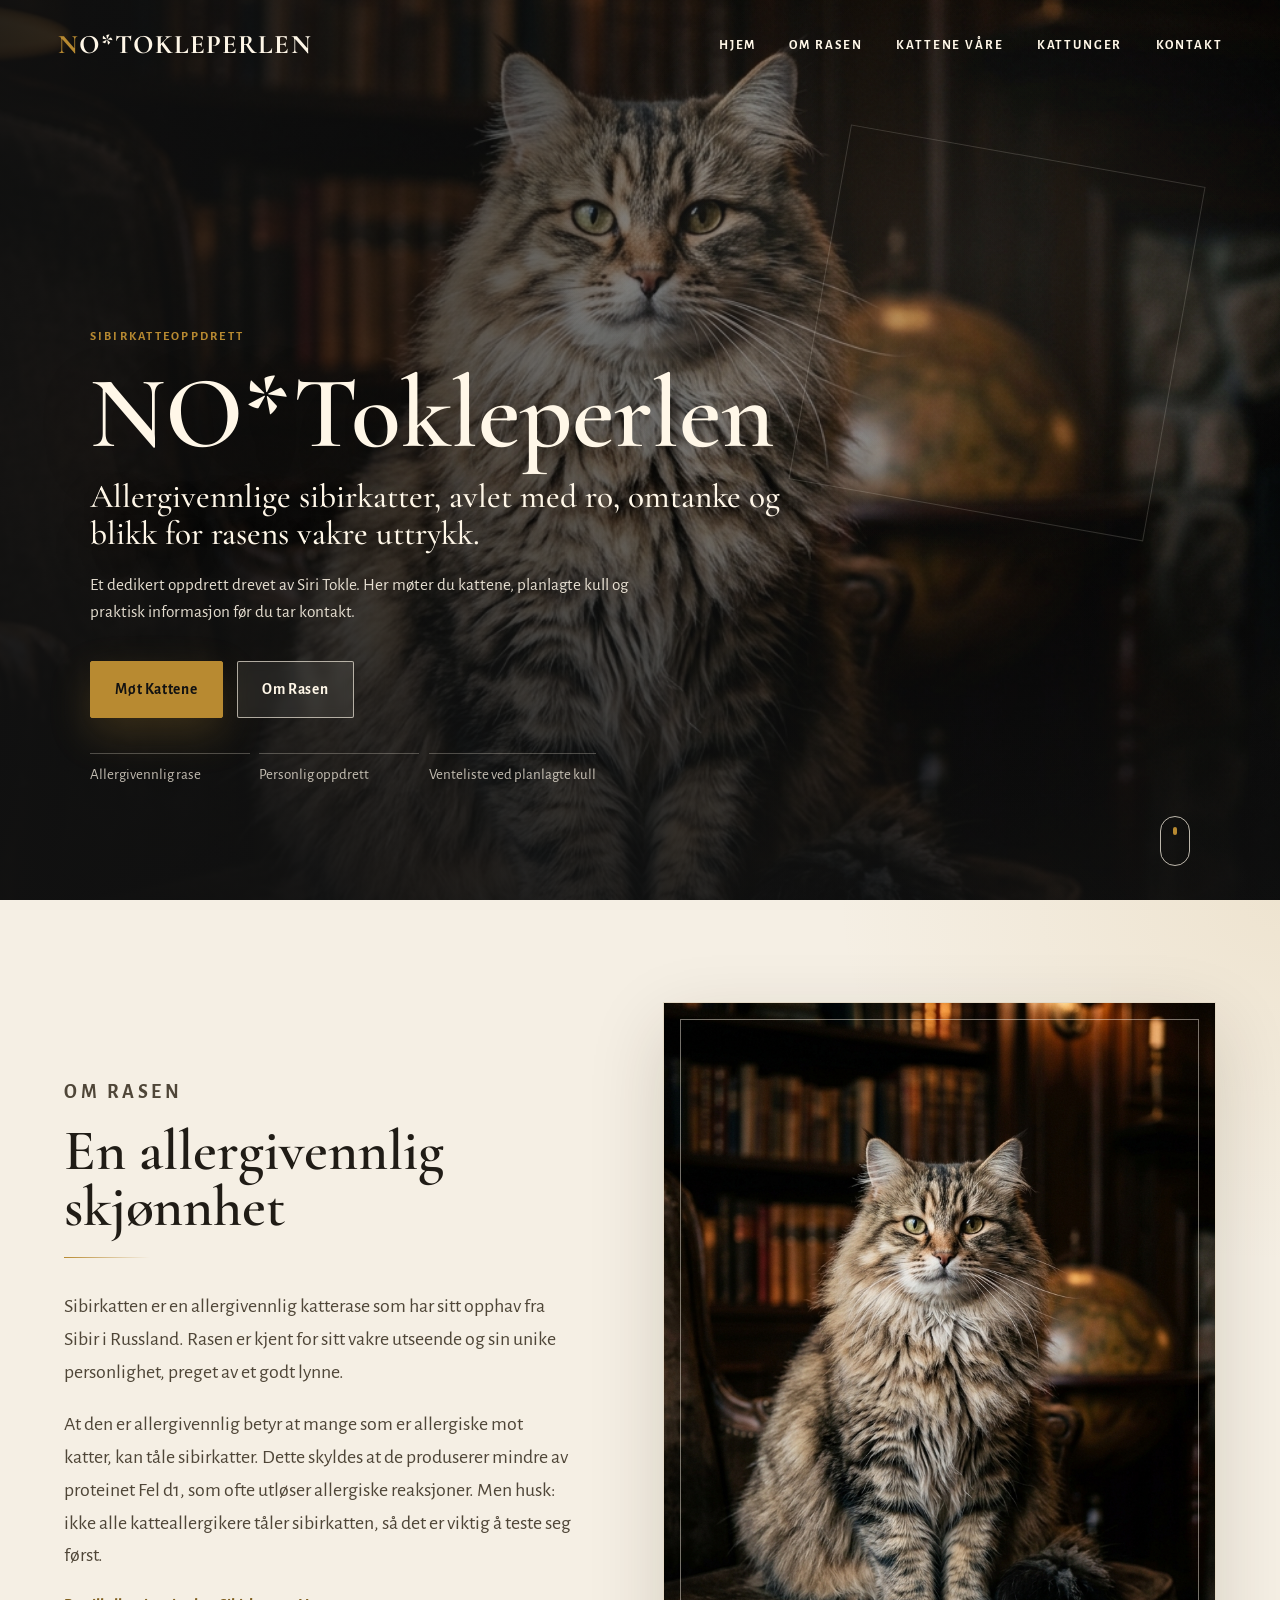
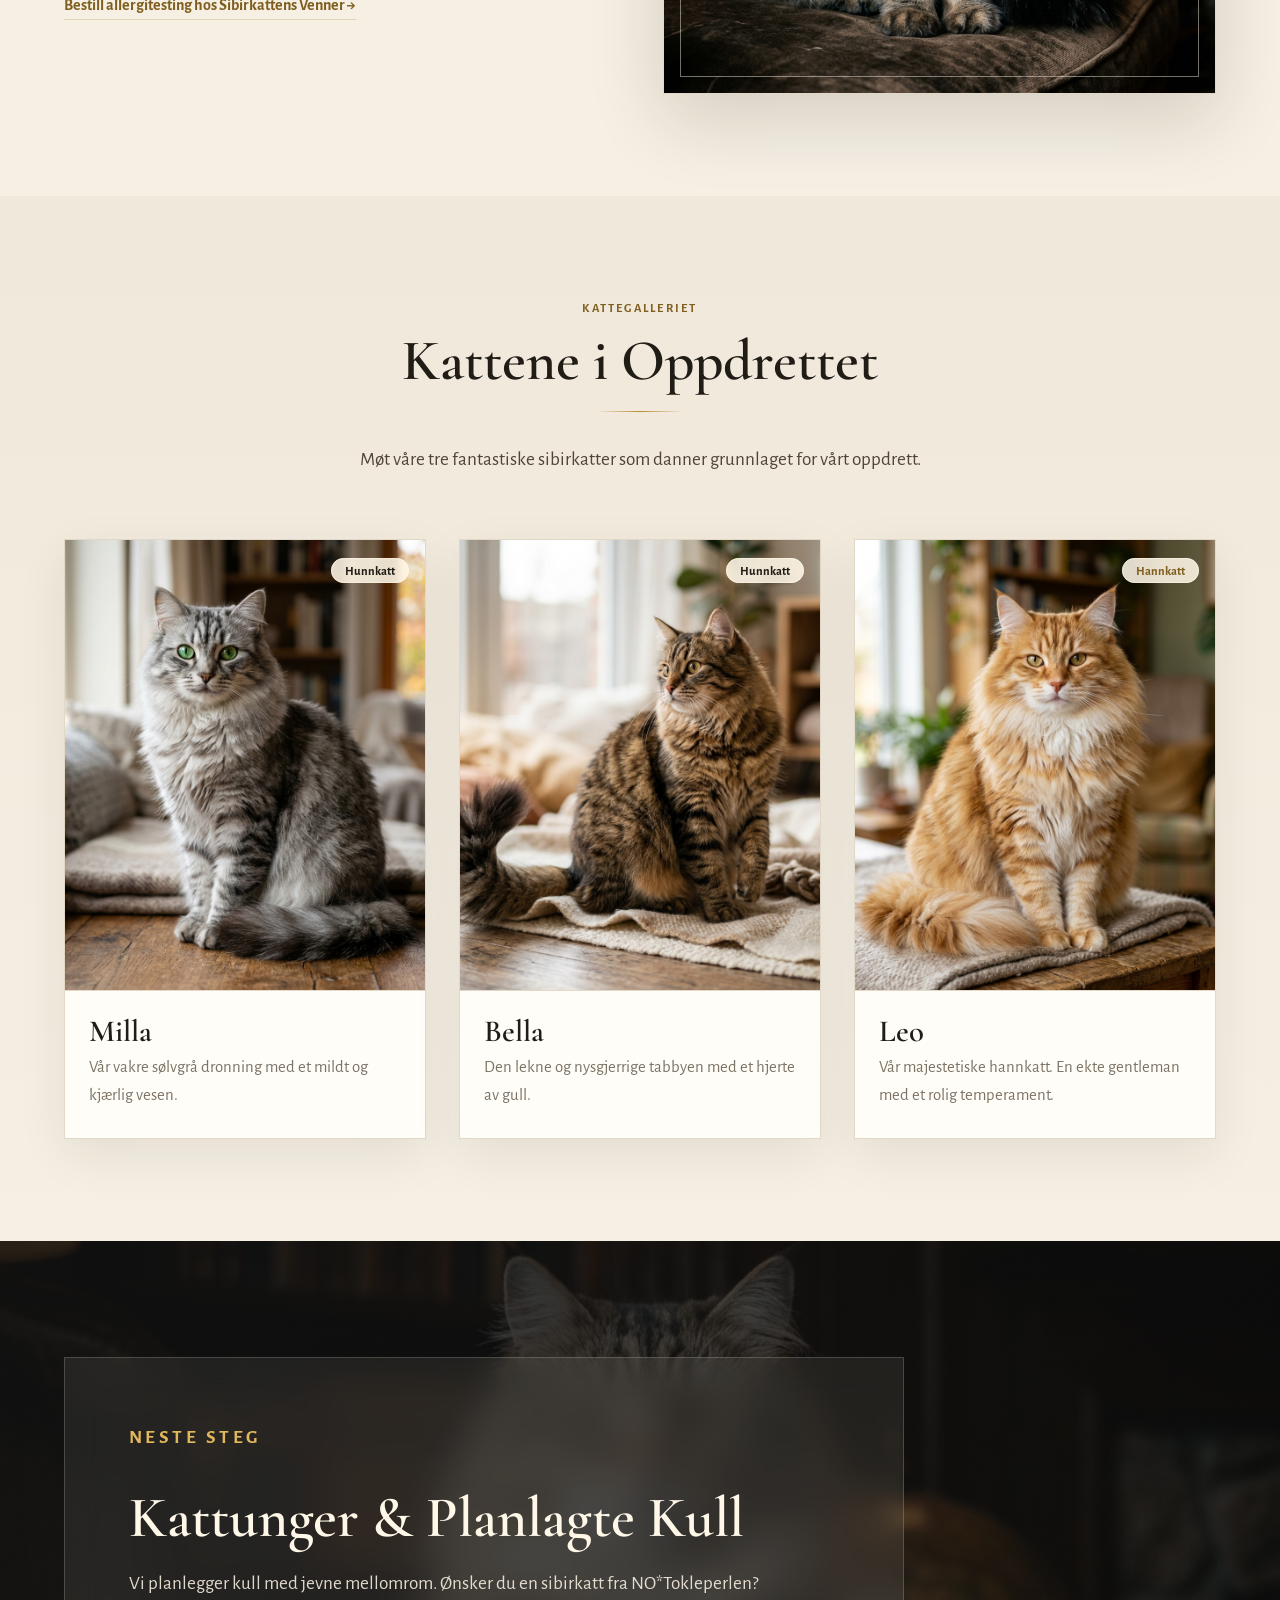
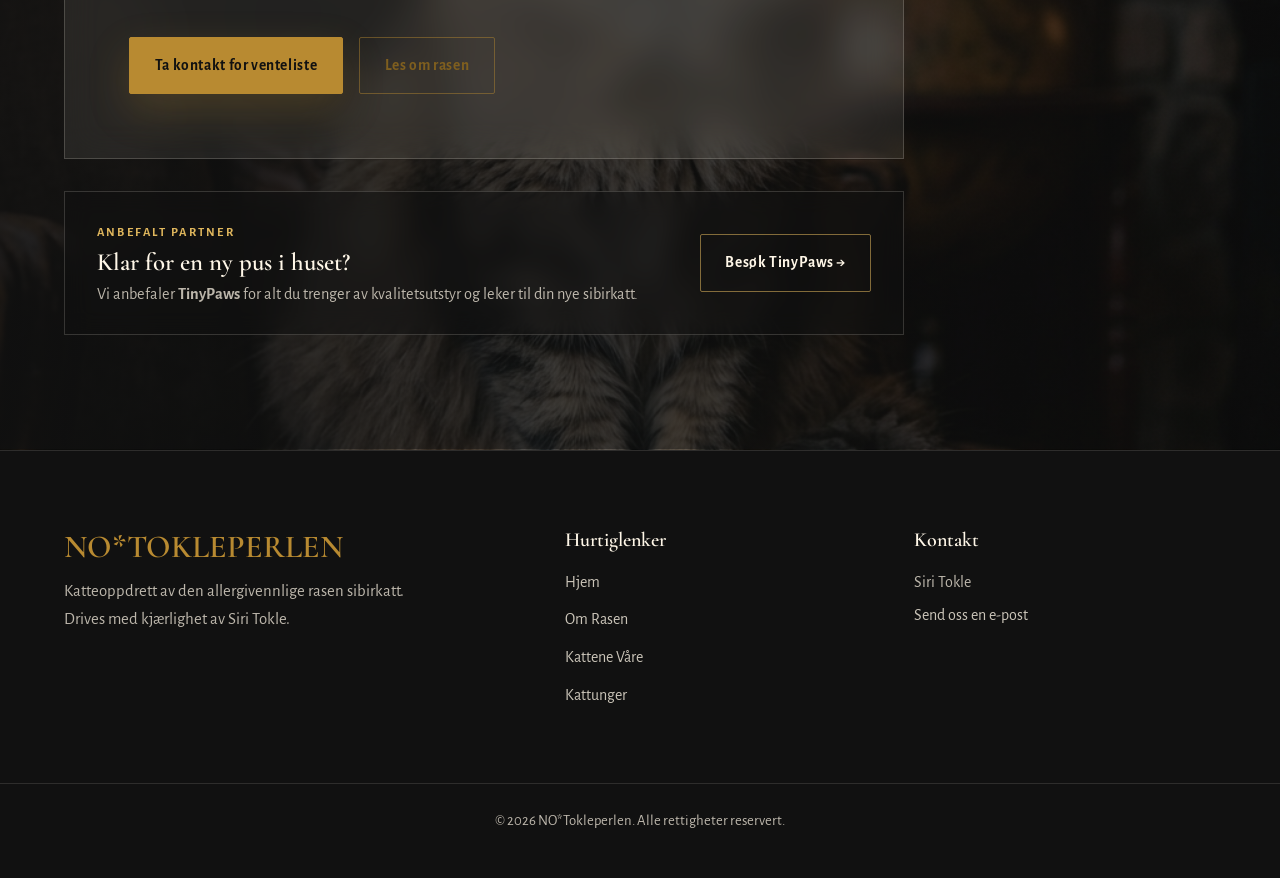
==== index.html @ fe0538b9 "Publish alternative Tokleperlen testsite" ====
<!DOCTYPE html>
<html lang="no">
<head>
    <meta charset="UTF-8">
    <meta name="viewport" content="width=device-width, initial-scale=1.0">
    <title>NO*TOKLEPERLEN - Sibirkatteoppdrett</title>
    <link rel="preconnect" href="https://fonts.googleapis.com">
    <link rel="preconnect" href="https://fonts.gstatic.com" crossorigin>
    <link href="https://fonts.googleapis.com/css2?family=Alegreya+Sans:wght@400;500;700&family=Cormorant+Garamond:wght@500;600;700&display=swap" rel="stylesheet">
    <link rel="stylesheet" href="style.css">
</head>
<body>

    <!-- Navigation -->
    <nav class="navbar glass">
        <div class="nav-container">
            <a href="#" class="logo">NO*TOKLEPERLEN</a>
            <div class="nav-links">
                <a href="#hjem">Hjem</a>
                <a href="#om-rasen">Om Rasen</a>
                <a href="#kattene">Kattene Våre</a>
                <a href="#kattunger">Kattunger</a>
                <a href="#kontakt">Kontakt</a>
            </div>
            <button class="mobile-menu-btn" aria-label="Meny" aria-expanded="false">
                <span></span>
                <span></span>
                <span></span>
            </button>
        </div>
    </nav>

    <!-- Mobile Menu Overlay -->
    <div class="mobile-menu">
        <a href="#hjem">Hjem</a>
        <a href="#om-rasen">Om Rasen</a>
        <a href="#kattene">Kattene Våre</a>
        <a href="#kattunger">Kattunger</a>
        <a href="#kontakt">Kontakt</a>
    </div>

    <!-- Hero Section -->
    <section id="hjem" class="hero">
        <div class="hero-bg"></div>
        <div class="hero-overlay"></div>
        <div class="hero-content reveal">
            <p class="eyebrow">Sibirkatteoppdrett</p>
            <h1>NO*Tokleperlen</h1>
            <p class="subtitle">Allergivennlige sibirkatter, avlet med ro, omtanke og blikk for rasens vakre uttrykk.</p>
            <p class="hero-desc">Et dedikert oppdrett drevet av Siri Tokle. Her møter du kattene, planlagte kull og praktisk informasjon før du tar kontakt.</p>
            <div class="hero-buttons">
                <a href="#kattene" class="btn btn-primary">Møt Kattene</a>
                <a href="#om-rasen" class="btn btn-secondary">Om Rasen</a>
            </div>
            <div class="hero-notes" aria-label="Kort informasjon">
                <span>Allergivennlig rase</span>
                <span>Personlig oppdrett</span>
                <span>Venteliste ved planlagte kull</span>
            </div>
        </div>
        <div class="scroll-indicator">
            <div class="mouse"></div>
        </div>
    </section>

    <!-- About Breed Section -->
    <section id="om-rasen" class="section about-breed">
        <div class="container grid-2">
            <div class="about-content reveal-left">
                <p class="section-kicker">Om rasen</p>
                <h2>En allergivennlig skjønnhet</h2>
                <div class="divider"></div>
                <p>Sibirkatten er en allergivennlig katterase som har sitt opphav fra Sibir i Russland. Rasen er kjent for sitt vakre utseende og sin unike personlighet, preget av et godt lynne.</p>
                <p>At den er allergivennlig betyr at mange som er allergiske mot katter, kan tåle sibirkatter. Dette skyldes at de produserer mindre av proteinet Fel d1, som ofte utløser allergiske reaksjoner. Men husk: ikke alle katteallergikere tåler sibirkatten, så det er viktig å teste seg først.</p>
                <a href="https://www.sibirkattensvenner.no/?page_id=85" target="_blank" rel="noopener noreferrer" class="text-link">Bestill allergitesting hos Sibirkattens Venner &rarr;</a>
            </div>
            <div class="about-image reveal-right">
                <div class="image-wrapper">
                    <img src="assets/hero.jpg" alt="Sibirkatt med lang pels">
                </div>
            </div>
        </div>
    </section>

    <!-- Our Cats Section -->
    <section id="kattene" class="section our-cats bg-darker">
        <div class="container text-center">
            <p class="section-kicker reveal-up">Kattegalleriet</p>
            <h2 class="reveal-up">Kattene i Oppdrettet</h2>
            <div class="divider center"></div>
            <p class="section-subtitle reveal-up">Møt våre tre fantastiske sibirkatter som danner grunnlaget for vårt oppdrett.</p>
            
            <div class="cat-grid">
                <!-- Cat 1 -->
                <div class="cat-card reveal-up" style="transition-delay: 100ms;">
                    <div class="cat-image">
                        <img src="assets/female1.jpg" alt="Female Cat 1">
                        <div class="cat-overlay">
                            <span class="cat-gender">Hunnkatt</span>
                        </div>
                    </div>
                    <div class="cat-info">
                        <h3>Milla</h3>
                        <p>Vår vakre sølvgrå dronning med et mildt og kjærlig vesen.</p>
                    </div>
                </div>

                <!-- Cat 2 -->
                <div class="cat-card reveal-up" style="transition-delay: 200ms;">
                    <div class="cat-image">
                        <img src="assets/female2.jpg" alt="Female Cat 2">
                        <div class="cat-overlay">
                            <span class="cat-gender">Hunnkatt</span>
                        </div>
                    </div>
                    <div class="cat-info">
                        <h3>Bella</h3>
                        <p>Den lekne og nysgjerrige tabbyen med et hjerte av gull.</p>
                    </div>
                </div>

                <!-- Cat 3 -->
                <div class="cat-card reveal-up" style="transition-delay: 300ms;">
                    <div class="cat-image">
                        <img src="assets/male.jpg" alt="Male Cat">
                        <div class="cat-overlay">
                            <span class="cat-gender male">Hannkatt</span>
                        </div>
                    </div>
                    <div class="cat-info">
                        <h3>Leo</h3>
                        <p>Vår majestetiske hannkatt. En ekte gentleman med et rolig temperament.</p>
                    </div>
                </div>
            </div>
        </div>
    </section>

    <!-- Kittens Section -->
    <section id="kattunger" class="section kittens">
        <div class="container">
            <div class="cta-box reveal-up">
                <p class="section-kicker">Neste steg</p>
                <h2>Kattunger & Planlagte Kull</h2>
                <p>Vi planlegger kull med jevne mellomrom. Ønsker du en sibirkatt fra NO*Tokleperlen?</p>
                <div class="cta-buttons">
                    <a href="#kontakt" class="btn btn-primary">Ta kontakt for venteliste</a>
                    <a href="https://www.sibirkattensvenner.no/" target="_blank" rel="noopener noreferrer" class="btn btn-outline">Les om rasen</a>
                </div>
            </div>

            <!-- Subtle Partner / Advertisement Section -->
            <div class="partner-ad reveal-up" style="transition-delay: 200ms;">
                <div class="partner-content">
                    <span class="partner-badge">Anbefalt Partner</span>
                    <h3>Klar for en ny pus i huset?</h3>
                    <p>Vi anbefaler <strong>TinyPaws</strong> for alt du trenger av kvalitetsutstyr og leker til din nye sibirkatt.</p>
                </div>
                <div class="partner-cta">
                    <a href="https://tinypaws.no/?utm_source=tokleperlen&utm_medium=website&utm_campaign=partner_ad" target="_blank" rel="noopener noreferrer" class="btn btn-outline track-ad-click" data-ad-name="TinyPaws">
                        Besøk TinyPaws &rarr;
                    </a>
                </div>
            </div>
        </div>
    </section>

    <!-- Footer -->
    <footer id="kontakt" class="footer">
        <div class="container grid-3">
            <div class="footer-brand">
                <h3>NO*TOKLEPERLEN</h3>
                <p>Katteoppdrett av den allergivennlige rasen sibirkatt. Drives med kjærlighet av Siri Tokle.</p>
            </div>
            <div class="footer-links">
                <h4>Hurtiglenker</h4>
                <ul>
                    <li><a href="#hjem">Hjem</a></li>
                    <li><a href="#om-rasen">Om Rasen</a></li>
                    <li><a href="#kattene">Kattene Våre</a></li>
                    <li><a href="#kattunger">Kattunger</a></li>
                </ul>
            </div>
            <div class="footer-contact">
                <h4>Kontakt</h4>
                <p>Siri Tokle</p>
                <p><a href="mailto:post@tokleperlen.no">Send oss en e-post</a></p>
            </div>
        </div>
        <div class="footer-bottom">
            <div class="container">
                <p>&copy; 2026 NO*Tokleperlen. Alle rettigheter reservert.</p>
            </div>
        </div>
    </footer>

    <script src="main.js"></script>
</body>
</html>
---- style.css ----
/* ==========================================================================
   NO*Tokleperlen alternate testsite
   Cinematic photo hero, warm editorial body, brass details.
   ========================================================================== */
:root {
    --paper: #f5efe4;
    --paper-soft: #fbf7ef;
    --paper-card: #fffdf8;
    --ink: #201c16;
    --ink-soft: #4f4638;
    --muted: #7c7365;
    --brass: #b88a31;
    --brass-deep: #7f5f1f;
    --charcoal: #111111;
    --charcoal-2: #1b1916;
    --cream: #fff7e8;
    --line: #e3d8c5;
    --line-dark: rgba(255, 247, 232, 0.18);
    --shadow: 0 24px 70px rgba(43, 32, 14, 0.16);
    --font-display: "Cormorant Garamond", Georgia, serif;
    --font-body: "Alegreya Sans", system-ui, sans-serif;
    --transition-fast: 0.2s ease;
    --transition-normal: 0.38s cubic-bezier(0.22, 0.61, 0.36, 1);
    --transition-slow: 0.85s cubic-bezier(0.22, 0.61, 0.36, 1);
}

* {
    margin: 0;
    padding: 0;
    box-sizing: border-box;
}

html {
    scroll-behavior: smooth;
    scroll-padding-top: 86px;
}

body {
    min-width: 320px;
    font-family: var(--font-body);
    background: var(--paper);
    color: var(--ink);
    line-height: 1.65;
    overflow-x: hidden;
    -webkit-font-smoothing: antialiased;
    text-rendering: optimizeLegibility;
}

img {
    max-width: 100%;
    display: block;
}

a {
    color: inherit;
    text-decoration: none;
    transition: color var(--transition-fast), border-color var(--transition-fast), background var(--transition-fast), transform var(--transition-fast);
}

/* ==========================================================================
   Typography
   ========================================================================== */
h1,
h2,
h3,
h4,
h5,
h6 {
    font-family: var(--font-display);
    color: var(--ink);
    font-weight: 600;
    line-height: 0.98;
    letter-spacing: 0;
}

h1 {
    color: var(--cream);
    font-size: clamp(4.1rem, 8vw, 8.5rem);
    font-weight: 600;
    margin-bottom: 1rem;
    text-shadow: 0 18px 60px rgba(0, 0, 0, 0.45);
}

h2 {
    font-size: clamp(2.7rem, 4.5vw, 5rem);
    margin-bottom: 1.35rem;
}

h3 {
    font-size: clamp(1.7rem, 2.4vw, 2.35rem);
    margin-bottom: 0.45rem;
}

p {
    margin-bottom: 1.25rem;
}

.eyebrow,
.section-kicker,
.partner-badge {
    font-family: var(--font-body);
    font-size: 0.78rem;
    font-weight: 700;
    letter-spacing: 0.18em;
    text-transform: uppercase;
}

.eyebrow {
    color: var(--brass);
    margin-bottom: 1rem;
}

.subtitle {
    max-width: 760px;
    color: var(--cream);
    font-family: var(--font-display);
    font-size: clamp(1.85rem, 2.6vw, 3rem);
    font-weight: 500;
    line-height: 1.1;
    margin-bottom: 1.15rem;
    text-shadow: 0 12px 45px rgba(0, 0, 0, 0.44);
}

.hero-desc {
    max-width: 580px;
    color: rgba(255, 247, 232, 0.88);
    font-size: clamp(1.08rem, 1.25vw, 1.32rem);
    line-height: 1.58;
    margin-bottom: 2.2rem;
}

.section-kicker {
    color: var(--brass-deep);
    margin-bottom: 0.85rem;
}

.text-link {
    color: var(--brass-deep);
    font-weight: 700;
    display: inline-flex;
    align-items: center;
    gap: 0.5rem;
    border-bottom: 1px solid rgba(184, 138, 49, 0.28);
}

.text-link:hover {
    color: var(--ink);
    border-color: var(--brass);
    gap: 0.75rem;
}

.divider {
    height: 1px;
    width: 86px;
    background: linear-gradient(90deg, var(--brass), rgba(184, 138, 49, 0));
    margin-bottom: 2rem;
}

.divider.center {
    margin: 0 auto 2rem auto;
    background: linear-gradient(90deg, rgba(184, 138, 49, 0), var(--brass), rgba(184, 138, 49, 0));
}

/* ==========================================================================
   Layout & Utility
   ========================================================================== */
.container {
    width: min(90%, 1180px);
    margin: 0 auto;
}

.section {
    padding: clamp(4.5rem, 8vw, 8rem) 0;
    scroll-margin-top: 86px;
}

.bg-darker {
    background:
        linear-gradient(180deg, #f0e8da 0%, var(--paper) 100%);
}

.text-center {
    text-align: center;
}

.grid-2 {
    display: grid;
    grid-template-columns: minmax(0, 0.92fr) minmax(320px, 1fr);
    gap: clamp(3rem, 7vw, 7rem);
    align-items: center;
}

.grid-3 {
    display: grid;
    grid-template-columns: 1.2fr 0.8fr 0.8fr;
    gap: 3rem;
}

/* ==========================================================================
   Buttons
   ========================================================================== */
.btn {
    display: inline-flex;
    align-items: center;
    justify-content: center;
    min-height: 52px;
    padding: 0.95rem 1.55rem;
    font-family: var(--font-body);
    font-weight: 700;
    font-size: 0.96rem;
    letter-spacing: 0.04em;
    border-radius: 2px;
    cursor: pointer;
    border: 1px solid transparent;
}

.btn-primary {
    background: var(--brass);
    color: var(--charcoal);
    border-color: var(--brass);
    box-shadow: 0 16px 42px rgba(184, 138, 49, 0.24);
}

.btn-primary:hover {
    background: #d1a245;
    transform: translateY(-2px);
}

.btn-secondary {
    background: rgba(255, 247, 232, 0.08);
    color: var(--cream);
    border-color: rgba(255, 247, 232, 0.64);
    backdrop-filter: blur(6px);
}

.btn-secondary:hover {
    background: var(--cream);
    color: var(--charcoal);
    transform: translateY(-2px);
}

.btn-outline {
    background: transparent;
    color: var(--brass-deep);
    border-color: rgba(184, 138, 49, 0.45);
}

.btn-outline:hover {
    background: var(--brass);
    color: var(--charcoal);
    border-color: var(--brass);
}

/* ==========================================================================
   Navigation
   ========================================================================== */
.navbar {
    position: fixed;
    top: 0;
    left: 0;
    width: 100%;
    z-index: 1000;
    transition: padding var(--transition-normal), background var(--transition-normal), border-color var(--transition-normal);
    padding: 1.45rem 0;
    color: var(--cream);
}

.navbar.scrolled {
    padding: 0.8rem 0;
    background: rgba(17, 17, 17, 0.82);
    backdrop-filter: blur(16px);
    -webkit-backdrop-filter: blur(16px);
    border-bottom: 1px solid var(--line-dark);
}

.nav-container {
    width: min(91%, 1420px);
    margin: 0 auto;
    display: flex;
    justify-content: space-between;
    align-items: center;
    gap: 2rem;
}

.logo {
    font-family: var(--font-display);
    font-size: clamp(1.45rem, 2.1vw, 2rem);
    font-weight: 700;
    color: var(--cream);
    letter-spacing: 0.04em;
    white-space: nowrap;
}

.logo::first-letter {
    color: var(--brass);
}

.nav-links {
    display: flex;
    gap: clamp(1.4rem, 2.6vw, 3rem);
    align-items: center;
}

.nav-links a {
    font-size: 0.82rem;
    font-weight: 700;
    text-transform: uppercase;
    letter-spacing: 0.14em;
    position: relative;
}

.nav-links a::after {
    content: "";
    position: absolute;
    bottom: -8px;
    left: 0;
    width: 0;
    height: 1px;
    background-color: var(--brass);
    transition: width var(--transition-normal);
}

.nav-links a:hover {
    color: #f3d59a;
}

.nav-links a:hover::after {
    width: 100%;
}

.mobile-menu-btn {
    display: none;
    background: transparent;
    border: 1px solid rgba(255, 247, 232, 0.28);
    cursor: pointer;
    width: 44px;
    height: 40px;
    position: relative;
    z-index: 1001;
}

.mobile-menu-btn span {
    display: block;
    width: 20px;
    height: 1.5px;
    background-color: var(--cream);
    position: absolute;
    left: 11px;
    transition: all var(--transition-fast);
}

.mobile-menu-btn span:nth-child(1) { top: 12px; }
.mobile-menu-btn span:nth-child(2) { top: 19px; }
.mobile-menu-btn span:nth-child(3) { top: 26px; }

.mobile-menu-btn.active span:nth-child(1) {
    transform: rotate(45deg);
    top: 19px;
}

.mobile-menu-btn.active span:nth-child(2) {
    opacity: 0;
}

.mobile-menu-btn.active span:nth-child(3) {
    transform: rotate(-45deg);
    top: 19px;
}

.mobile-menu {
    position: fixed;
    inset: 0;
    background:
        linear-gradient(140deg, rgba(17, 17, 17, 0.95), rgba(42, 32, 16, 0.92)),
        url("assets/hero.jpg") center / cover;
    z-index: 999;
    display: flex;
    flex-direction: column;
    justify-content: center;
    align-items: center;
    gap: 1.45rem;
    opacity: 0;
    visibility: hidden;
    transform: translateY(-10px);
    transition: opacity var(--transition-normal), transform var(--transition-normal), visibility var(--transition-normal);
}

.mobile-menu.active {
    opacity: 1;
    visibility: visible;
    transform: translateY(0);
}

.mobile-menu a {
    font-family: var(--font-display);
    font-size: clamp(2rem, 12vw, 3.5rem);
    color: var(--cream);
    line-height: 1;
}

/* ==========================================================================
   Hero Section
   ========================================================================== */
.hero {
    min-height: 100svh;
    position: relative;
    display: flex;
    align-items: flex-end;
    justify-content: flex-start;
    padding: 8rem min(7vw, 6rem) 7rem;
    overflow: hidden;
    isolation: isolate;
}

.hero::after {
    content: "";
    position: absolute;
    right: min(8vw, 7rem);
    top: 17%;
    width: min(28vw, 410px);
    aspect-ratio: 1;
    border: 1px solid rgba(255, 247, 232, 0.16);
    transform: rotate(10deg);
    z-index: 2;
    pointer-events: none;
}

.hero-bg {
    position: absolute;
    inset: 0;
    background-image: url("assets/hero.jpg");
    background-size: cover;
    background-position: center;
    z-index: 0;
    transform: scale(1.02);
}

.hero-overlay {
    position: absolute;
    inset: 0;
    background:
        radial-gradient(70% 74% at 76% 28%, rgba(255, 247, 232, 0.08), rgba(17, 17, 17, 0) 48%),
        linear-gradient(90deg, rgba(17, 17, 17, 0.9) 0%, rgba(17, 17, 17, 0.58) 42%, rgba(17, 17, 17, 0.22) 72%),
        linear-gradient(0deg, rgba(17, 17, 17, 0.78) 0%, rgba(17, 17, 17, 0.06) 50%);
    z-index: 1;
}

.hero-content {
    position: relative;
    z-index: 3;
    width: min(100%, 860px);
    max-width: 860px;
}

.hero-buttons {
    display: flex;
    gap: 0.85rem;
    justify-content: flex-start;
    flex-wrap: wrap;
}

.hero-notes {
    display: flex;
    flex-wrap: wrap;
    gap: 0.6rem;
    margin-top: 2.2rem;
    color: rgba(255, 247, 232, 0.74);
    font-size: 0.94rem;
}

.hero-notes span {
    border-top: 1px solid rgba(255, 247, 232, 0.26);
    padding-top: 0.55rem;
    min-width: min(100%, 160px);
}

.scroll-indicator {
    position: absolute;
    bottom: 34px;
    right: min(7vw, 6rem);
    z-index: 3;
    animation: bounce 2s infinite ease-in-out;
}

.mouse {
    width: 30px;
    height: 50px;
    border: 1px solid rgba(255, 247, 232, 0.72);
    border-radius: 999px;
    position: relative;
}

.mouse::before {
    content: "";
    position: absolute;
    top: 10px;
    left: 50%;
    transform: translateX(-50%);
    width: 4px;
    height: 8px;
    background-color: var(--brass);
    border-radius: 2px;
}

@keyframes bounce {
    0%, 100% { transform: translateY(0); }
    50% { transform: translateY(10px); }
}

/* ==========================================================================
   About Breed Section
   ========================================================================== */
.about-breed {
    background:
        radial-gradient(60% 70% at 100% 0%, rgba(184, 138, 49, 0.11), transparent 58%),
        var(--paper);
}

.about-content {
    max-width: 640px;
}

.about-breed p {
    font-size: 1.24rem;
    color: var(--ink-soft);
}

.image-wrapper {
    position: relative;
    overflow: hidden;
    background: var(--paper-card);
    border: 1px solid var(--line);
    box-shadow: var(--shadow);
}

.image-wrapper::before {
    content: "";
    position: absolute;
    inset: 1rem;
    border: 1px solid rgba(255, 247, 232, 0.45);
    z-index: 2;
    pointer-events: none;
}

.image-wrapper img {
    width: 100%;
    height: 100%;
    object-fit: cover;
    aspect-ratio: 4 / 5;
    transition: transform var(--transition-slow);
}

.image-wrapper:hover img {
    transform: scale(1.04);
}

/* ==========================================================================
   Our Cats Section
   ========================================================================== */
.section-subtitle {
    max-width: 640px;
    margin: 0 auto 4rem auto;
    font-size: 1.2rem;
    color: var(--ink-soft);
}

.cat-grid {
    display: grid;
    grid-template-columns: repeat(3, minmax(0, 1fr));
    gap: clamp(1.2rem, 2.6vw, 2.3rem);
}

.cat-card {
    background: var(--paper-card);
    overflow: hidden;
    border: 1px solid var(--line);
    box-shadow: 0 16px 45px rgba(43, 32, 14, 0.08);
    transition: transform var(--transition-normal), box-shadow var(--transition-normal), border-color var(--transition-normal);
}

.cat-card:hover {
    transform: translateY(-6px);
    box-shadow: 0 24px 70px rgba(43, 32, 14, 0.16);
    border-color: rgba(184, 138, 49, 0.56);
}

.cat-image {
    position: relative;
    overflow: hidden;
    aspect-ratio: 4 / 5;
    background: #ded3bf;
}

.cat-image img {
    width: 100%;
    height: 100%;
    object-fit: cover;
    transition: transform var(--transition-slow);
}

.cat-card:hover .cat-image img {
    transform: scale(1.055);
}

.cat-overlay {
    position: absolute;
    top: 1rem;
    right: 1rem;
    z-index: 2;
}

.cat-gender {
    background: rgba(255, 247, 232, 0.88);
    backdrop-filter: blur(6px);
    color: var(--ink);
    padding: 0.35rem 0.8rem;
    border-radius: 999px;
    font-size: 0.78rem;
    font-weight: 700;
    border: 1px solid rgba(255, 247, 232, 0.55);
}

.cat-gender.male {
    color: var(--brass-deep);
}

.cat-info {
    padding: 1.6rem 1.5rem 1.8rem;
    text-align: left;
    border-top: 1px solid var(--line);
}

.cat-info h3 {
    color: var(--ink);
}

.cat-info p {
    color: var(--muted);
    font-size: 1.05rem;
    margin: 0;
}

/* ==========================================================================
   Kittens Section
   ========================================================================== */
.kittens {
    position: relative;
    background:
        linear-gradient(90deg, rgba(17, 17, 17, 0.9), rgba(17, 17, 17, 0.66)),
        url("assets/hero.jpg");
    background-size: cover;
    background-position: center;
    padding: clamp(5rem, 9vw, 8rem) 0;
    color: var(--cream);
    overflow: hidden;
}

.kittens h2,
.partner-ad h3 {
    color: var(--cream);
}

.cta-box {
    background: rgba(255, 247, 232, 0.08);
    backdrop-filter: blur(18px);
    border: 1px solid rgba(255, 247, 232, 0.18);
    padding: clamp(2rem, 5vw, 4.5rem);
    text-align: left;
    max-width: 840px;
}

.cta-box .section-kicker {
    color: #e0b75d;
}

.cta-box p {
    font-size: 1.2rem;
    color: rgba(255, 247, 232, 0.86);
    margin-bottom: 2.3rem;
    max-width: 650px;
}

.cta-buttons {
    display: flex;
    gap: 1rem;
    flex-wrap: wrap;
}

.partner-ad {
    margin-top: 2rem;
    background: rgba(17, 17, 17, 0.55);
    backdrop-filter: blur(12px);
    border: 1px solid rgba(255, 247, 232, 0.16);
    padding: 1.6rem 2rem;
    display: flex;
    justify-content: space-between;
    align-items: center;
    max-width: 840px;
    gap: 2rem;
}

.partner-badge {
    display: inline-block;
    color: #e0b75d;
    margin-bottom: 0.45rem;
}

.partner-content h3 {
    font-size: 1.55rem;
}

.partner-content p {
    margin: 0;
    font-size: 1.02rem;
    color: rgba(255, 247, 232, 0.72);
}

.partner-ad .btn-outline {
    color: var(--cream);
    border-color: rgba(224, 183, 93, 0.55);
}

/* ==========================================================================
   Footer
   ========================================================================== */
.footer {
    background: var(--charcoal);
    color: rgba(255, 247, 232, 0.72);
    padding: 5rem 0 0 0;
    border-top: 1px solid rgba(255, 247, 232, 0.12);
    scroll-margin-top: 86px;
}

.footer h3,
.footer h4 {
    color: var(--cream);
}

.footer-brand h3 {
    font-size: 2rem;
    color: var(--brass);
    margin-bottom: 1rem;
}

.footer-brand p {
    font-size: 1.05rem;
    max-width: 340px;
}

.footer-links h4,
.footer-contact h4 {
    margin-bottom: 1.15rem;
    font-size: 1.25rem;
}

.footer-links ul {
    list-style: none;
}

.footer-links li {
    margin-bottom: 0.7rem;
}

.footer a {
    color: rgba(255, 247, 232, 0.78);
}

.footer a:hover {
    color: #e0b75d;
}

.footer-contact p {
    margin-bottom: 0.45rem;
}

.footer-bottom {
    margin-top: 4rem;
    padding: 1.55rem 0;
    border-top: 1px solid rgba(255, 247, 232, 0.12);
    text-align: center;
    font-size: 0.92rem;
}

/* ==========================================================================
   Animations
   ========================================================================== */
.reveal,
.reveal-left,
.reveal-right,
.reveal-up {
    opacity: 0;
    transition: opacity 0.9s ease, transform 0.9s ease;
}

.reveal {
    transform: translateY(28px);
}

.reveal-left {
    transform: translateX(-38px);
}

.reveal-right {
    transform: translateX(38px);
}

.reveal-up {
    transform: translateY(38px);
}

.reveal.active,
.reveal-left.active,
.reveal-right.active,
.reveal-up.active {
    opacity: 1;
    transform: translate(0, 0);
}

/* ==========================================================================
   Responsive Design
   ========================================================================== */
@media (max-width: 1040px) {
    .grid-2 {
        grid-template-columns: 1fr;
        gap: 3rem;
    }

    .cat-grid {
        grid-template-columns: repeat(2, minmax(0, 1fr));
    }

    .grid-3 {
        grid-template-columns: 1fr 1fr;
    }
}

@media (max-width: 768px) {
    .navbar {
        padding: 1rem 0;
    }

    .nav-links {
        display: none;
    }

    .mobile-menu-btn {
        display: block;
        flex: 0 0 auto;
    }

    .logo {
        max-width: calc(100vw - 96px);
        overflow-wrap: anywhere;
        line-height: 1;
    }

    .hero {
        min-height: 100svh;
        padding: 7rem 1.1rem 4.5rem;
        align-items: flex-end;
    }

    .hero::after {
        display: none;
    }

    .hero-bg {
        background-position: center top;
    }

    .hero-overlay {
        background:
            linear-gradient(180deg, rgba(17, 17, 17, 0.32) 0%, rgba(17, 17, 17, 0.74) 42%, rgba(17, 17, 17, 0.92) 100%);
    }

    h1 {
        font-size: clamp(3.05rem, 13.4vw, 3.85rem);
        line-height: 0.92;
        overflow-wrap: normal;
    }

    .subtitle {
        font-size: clamp(1.48rem, 7.2vw, 2rem);
    }

    .hero-desc {
        font-size: 1.08rem;
    }

    .hero-buttons,
    .cta-buttons {
        flex-direction: column;
        align-items: stretch;
    }

    .hero-notes {
        display: none;
    }

    .scroll-indicator {
        right: 1.2rem;
        bottom: 1.2rem;
    }

    .section {
        padding: 4.2rem 0;
    }

    h2 {
        font-size: clamp(2.45rem, 13vw, 3.6rem);
    }

    .about-breed p,
    .section-subtitle {
        font-size: 1.12rem;
    }

    .cat-grid {
        grid-template-columns: 1fr;
    }

    .grid-3 {
        grid-template-columns: 1fr;
        gap: 2.4rem;
    }

    .cta-box,
    .partner-ad {
        padding: 1.6rem;
    }

    .partner-ad {
        flex-direction: column;
        text-align: left;
        align-items: stretch;
    }

    .reveal-left,
    .reveal-right {
        transform: translateY(32px);
    }
}

@media (max-width: 420px) {
    .nav-container {
        width: 92%;
    }

    .container {
        width: 88%;
    }

    .btn {
        width: 100%;
    }
}

@media (prefers-reduced-motion: reduce) {
    *,
    *::before,
    *::after {
        animation: none !important;
        transition: none !important;
        scroll-behavior: auto !important;
    }
}
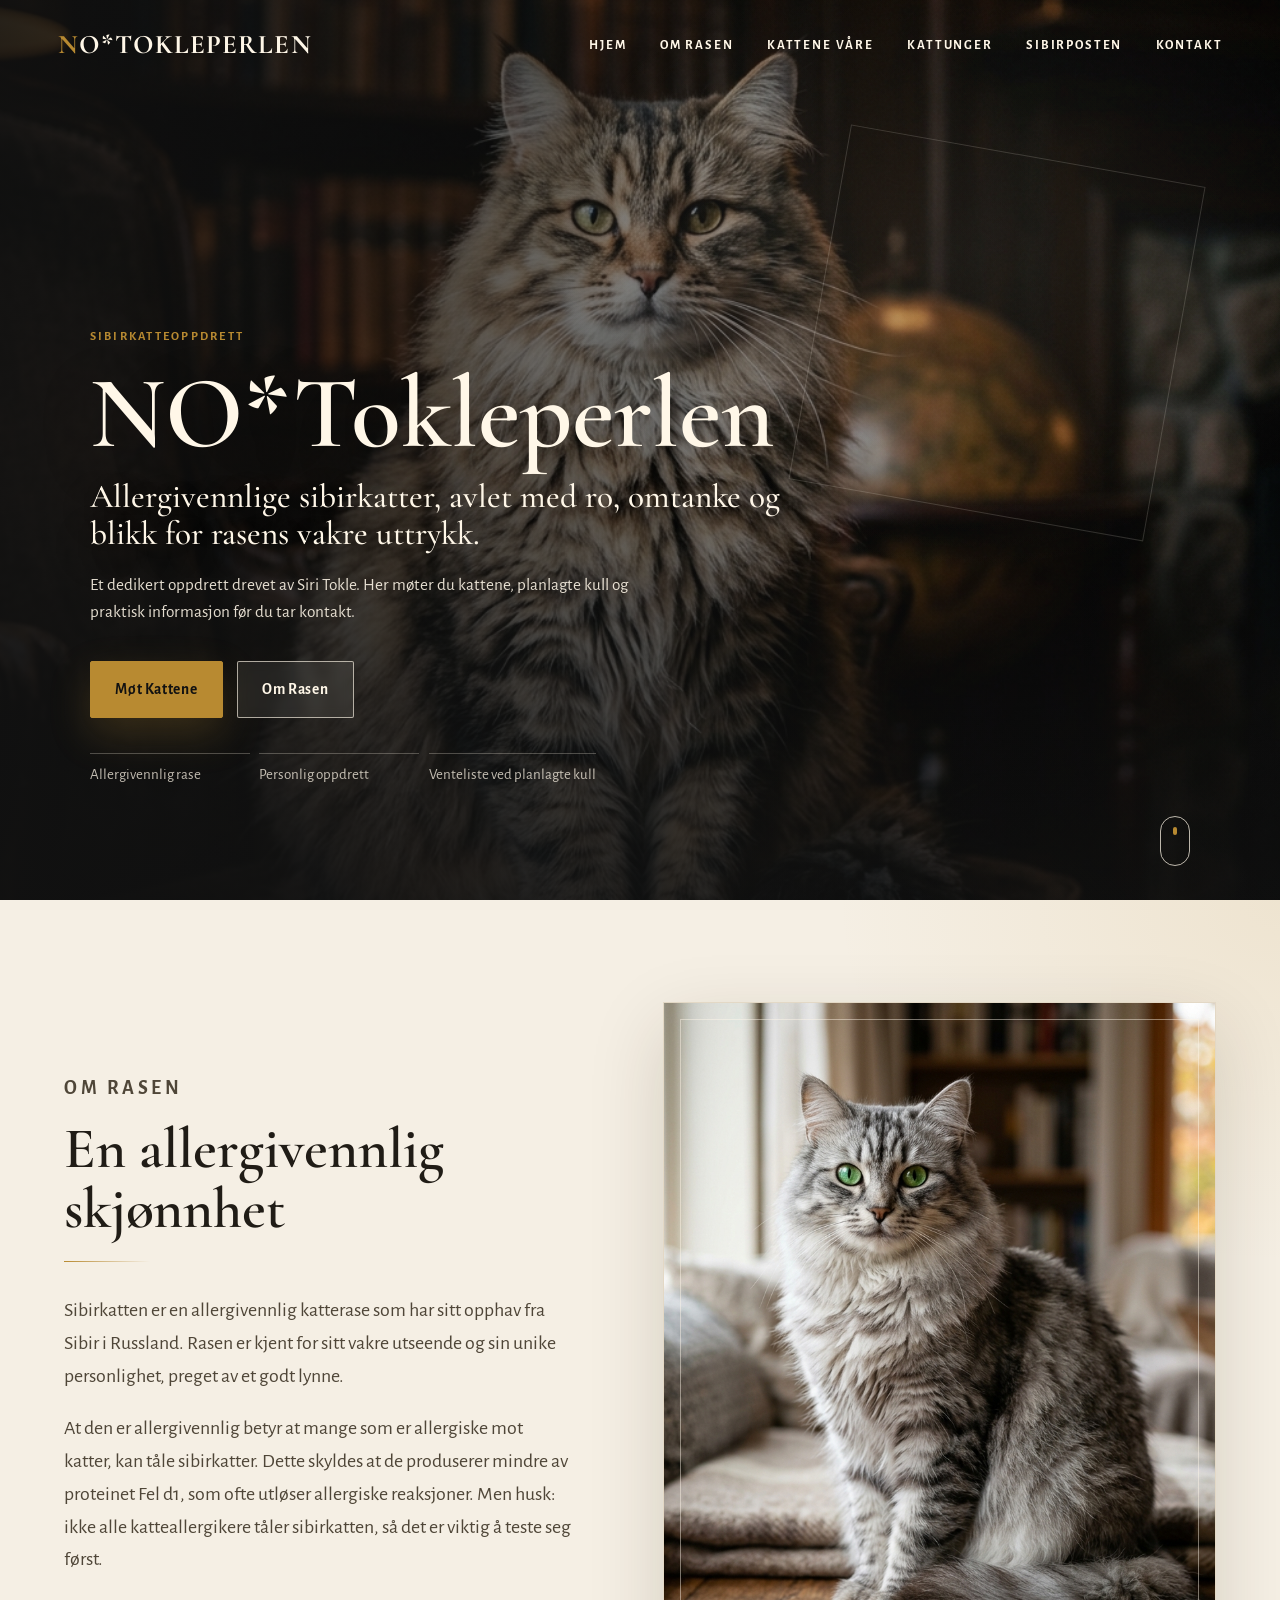
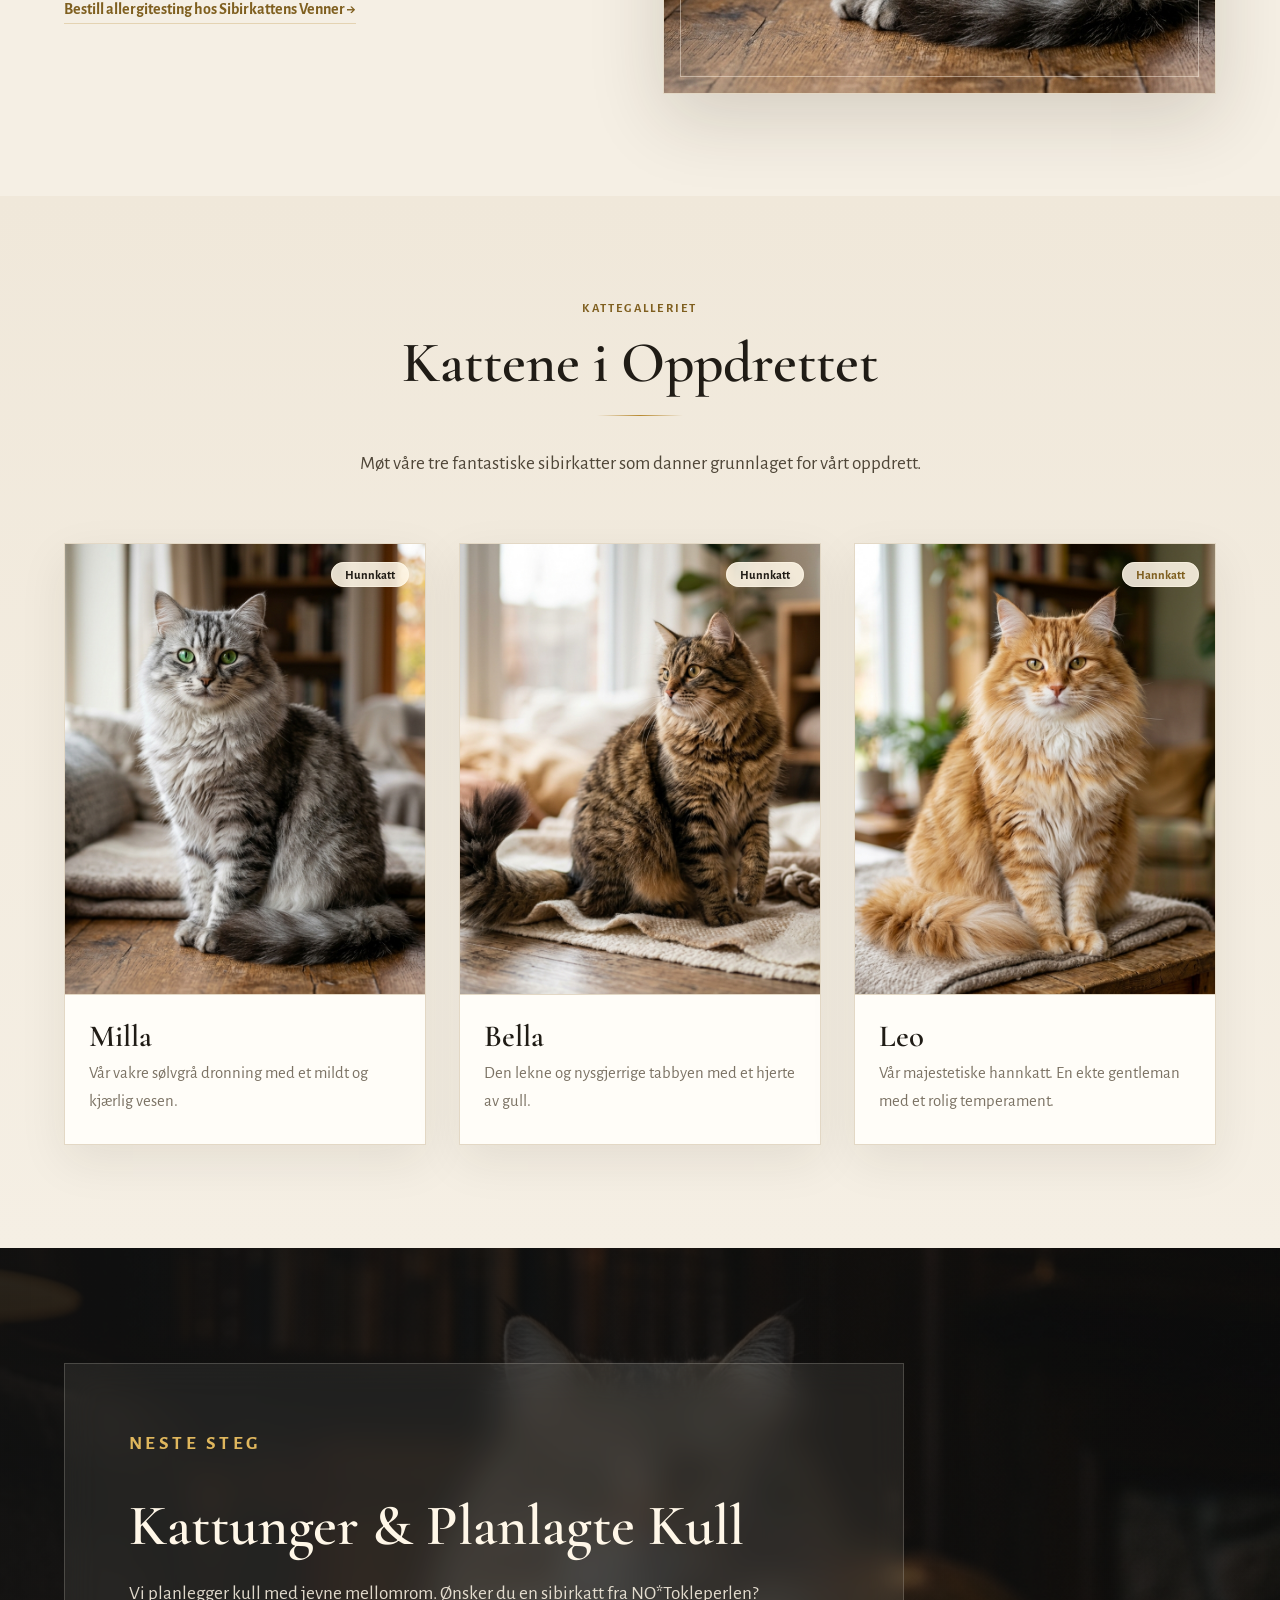
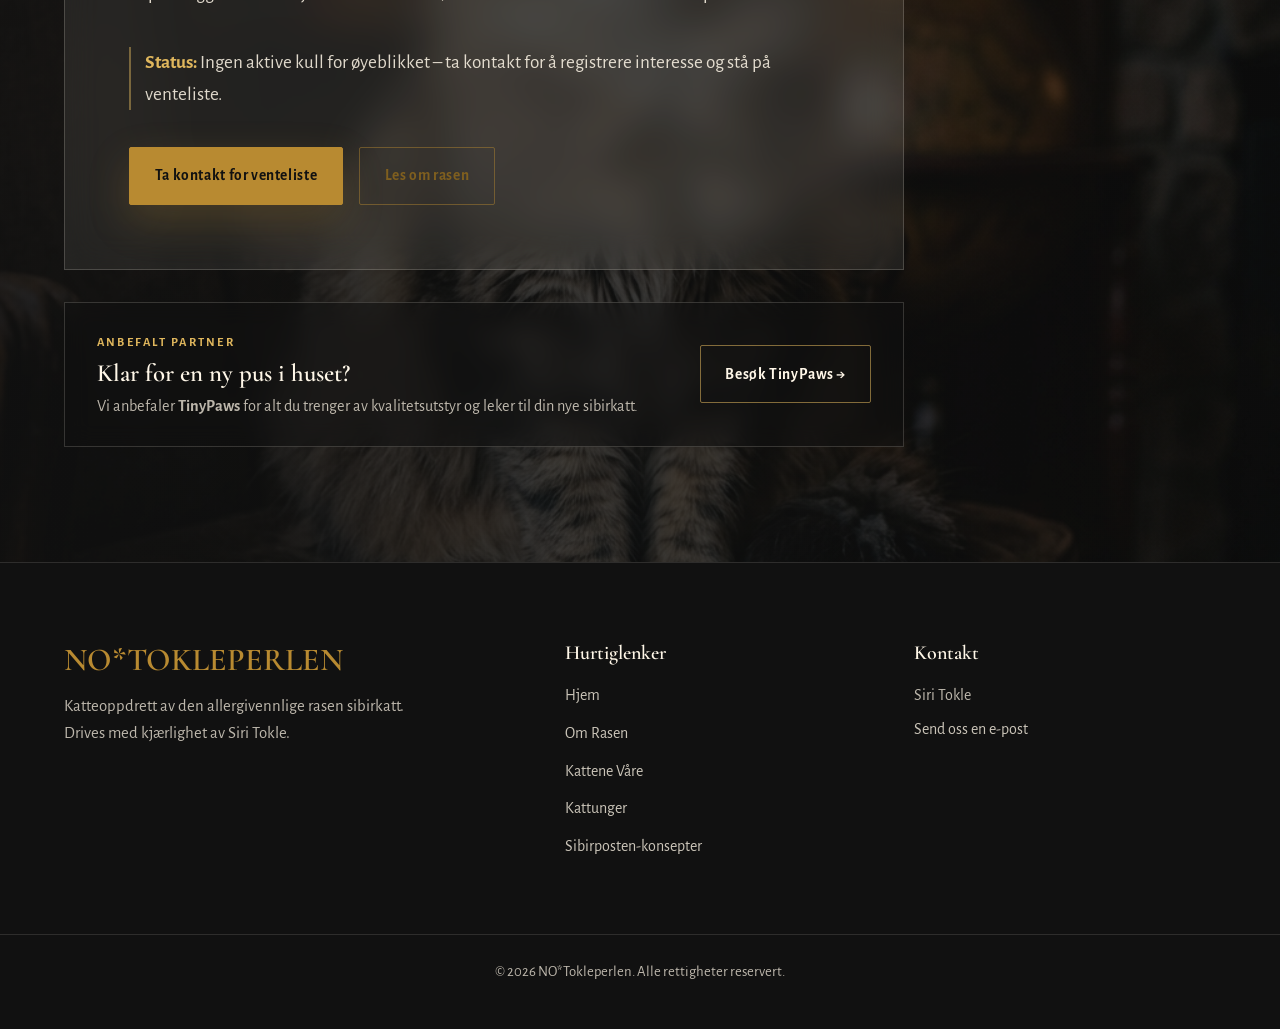
==== commit 25291dc3: "Add Sibirposten magazine concepts" ====
--- a/index.html
+++ b/index.html
@@ -4,6 +4,12 @@
     <meta charset="UTF-8">
     <meta name="viewport" content="width=device-width, initial-scale=1.0">
     <title>NO*TOKLEPERLEN - Sibirkatteoppdrett</title>
+    <meta name="description" content="NO*Tokleperlen – Sibirkatteoppdrett av Siri Tokle. Allergivennlige sibirkatter avlet med kjærlighet, ro og omtanke for rasens vakre uttrykk.">
+    <meta property="og:title" content="NO*TOKLEPERLEN – Sibirkatteoppdrett">
+    <meta property="og:description" content="Allergivennlige sibirkatter fra et dedikert personlig oppdrett i Norge.">
+    <meta property="og:type" content="website">
+    <link rel="icon" href="data:image/svg+xml,<svg xmlns='http://www.w3.org/2000/svg' viewBox='0 0 100 100'><rect width='100' height='100' fill='%23201c16'/><text x='50%25' y='60%25' dominant-baseline='middle' text-anchor='middle' font-family='Georgia,serif' font-size='56' font-weight='bold' fill='%23b88a31'>T</text></svg>">
+    <link rel="preload" as="image" href="assets/hero.jpg">
     <link rel="preconnect" href="https://fonts.googleapis.com">
     <link rel="preconnect" href="https://fonts.gstatic.com" crossorigin>
     <link href="https://fonts.googleapis.com/css2?family=Alegreya+Sans:wght@400;500;700&family=Cormorant+Garamond:wght@500;600;700&display=swap" rel="stylesheet">
@@ -12,7 +18,7 @@
 <body>
 
     <!-- Navigation -->
-    <nav class="navbar glass">
+    <nav class="navbar">
         <div class="nav-container">
             <a href="#" class="logo">NO*TOKLEPERLEN</a>
             <div class="nav-links">
@@ -20,6 +26,7 @@
                 <a href="#om-rasen">Om Rasen</a>
                 <a href="#kattene">Kattene Våre</a>
                 <a href="#kattunger">Kattunger</a>
+                <a href="magazine/">Sibirposten</a>
                 <a href="#kontakt">Kontakt</a>
             </div>
             <button class="mobile-menu-btn" aria-label="Meny" aria-expanded="false">
@@ -31,11 +38,12 @@
     </nav>
 
     <!-- Mobile Menu Overlay -->
-    <div class="mobile-menu">
+    <div class="mobile-menu" role="dialog" aria-modal="true" aria-label="Navigasjonsmeny">
         <a href="#hjem">Hjem</a>
         <a href="#om-rasen">Om Rasen</a>
         <a href="#kattene">Kattene Våre</a>
         <a href="#kattunger">Kattunger</a>
+        <a href="magazine/">Sibirposten</a>
         <a href="#kontakt">Kontakt</a>
     </div>
 
@@ -76,7 +84,7 @@
             </div>
             <div class="about-image reveal-right">
                 <div class="image-wrapper">
-                    <img src="assets/hero.jpg" alt="Sibirkatt med lang pels">
+                    <img src="assets/female1.jpg" alt="Sibirkatt med tett og vakker pels" loading="lazy" decoding="async">
                 </div>
             </div>
         </div>
@@ -92,9 +100,9 @@
             
             <div class="cat-grid">
                 <!-- Cat 1 -->
-                <div class="cat-card reveal-up" style="transition-delay: 100ms;">
+                <div class="cat-card reveal-up">
                     <div class="cat-image">
-                        <img src="assets/female1.jpg" alt="Female Cat 1">
+                        <img src="assets/female1.jpg" alt="Milla – sølvgrå sibirkatt, hunnkatt" loading="lazy" decoding="async">
                         <div class="cat-overlay">
                             <span class="cat-gender">Hunnkatt</span>
                         </div>
@@ -106,9 +114,9 @@
                 </div>
 
                 <!-- Cat 2 -->
-                <div class="cat-card reveal-up" style="transition-delay: 200ms;">
+                <div class="cat-card reveal-up">
                     <div class="cat-image">
-                        <img src="assets/female2.jpg" alt="Female Cat 2">
+                        <img src="assets/female2.jpg" alt="Bella – tabby sibirkatt, hunnkatt" loading="lazy" decoding="async">
                         <div class="cat-overlay">
                             <span class="cat-gender">Hunnkatt</span>
                         </div>
@@ -120,9 +128,9 @@
                 </div>
 
                 <!-- Cat 3 -->
-                <div class="cat-card reveal-up" style="transition-delay: 300ms;">
+                <div class="cat-card reveal-up">
                     <div class="cat-image">
-                        <img src="assets/male.jpg" alt="Male Cat">
+                        <img src="assets/male.jpg" alt="Leo – majestetisk sibirkatt, hannkatt" loading="lazy" decoding="async">
                         <div class="cat-overlay">
                             <span class="cat-gender male">Hannkatt</span>
                         </div>
@@ -143,6 +151,7 @@
                 <p class="section-kicker">Neste steg</p>
                 <h2>Kattunger & Planlagte Kull</h2>
                 <p>Vi planlegger kull med jevne mellomrom. Ønsker du en sibirkatt fra NO*Tokleperlen?</p>
+                <p class="status-line"><strong>Status:</strong> Ingen aktive kull for øyeblikket – ta kontakt for å registrere interesse og stå på venteliste.</p>
                 <div class="cta-buttons">
                     <a href="#kontakt" class="btn btn-primary">Ta kontakt for venteliste</a>
                     <a href="https://www.sibirkattensvenner.no/" target="_blank" rel="noopener noreferrer" class="btn btn-outline">Les om rasen</a>
@@ -179,6 +188,7 @@
                     <li><a href="#om-rasen">Om Rasen</a></li>
                     <li><a href="#kattene">Kattene Våre</a></li>
                     <li><a href="#kattunger">Kattunger</a></li>
+                    <li><a href="magazine/">Sibirposten-konsepter</a></li>
                 </ul>
             </div>
             <div class="footer-contact">
--- a/style.css
+++ b/style.css
@@ -11,6 +11,9 @@
     --muted: #7c7365;
     --brass: #b88a31;
     --brass-deep: #7f5f1f;
+    --brass-light: #d1a245;
+    --brass-hover: #f3d59a;
+    --brass-gold: #e0b75d;
     --charcoal: #111111;
     --charcoal-2: #1b1916;
     --cream: #fff7e8;
@@ -69,7 +72,7 @@
     font-family: var(--font-display);
     color: var(--ink);
     font-weight: 600;
-    line-height: 0.98;
+    line-height: 1.05;
     letter-spacing: 0;
 }
 
@@ -77,6 +80,7 @@
     color: var(--cream);
     font-size: clamp(4.1rem, 8vw, 8.5rem);
     font-weight: 600;
+    line-height: 0.98;
     margin-bottom: 1rem;
     text-shadow: 0 18px 60px rgba(0, 0, 0, 0.45);
 }
@@ -222,7 +226,7 @@
 }
 
 .btn-primary:hover {
-    background: #d1a245;
+    background: var(--brass-light);
     transform: translateY(-2px);
 }
 
@@ -321,7 +325,7 @@
 }
 
 .nav-links a:hover {
-    color: #f3d59a;
+    color: var(--brass-hover);
 }
 
 .nav-links a:hover::after {
@@ -584,6 +588,11 @@
     border-color: rgba(184, 138, 49, 0.56);
 }
 
+.cat-grid .cat-card:nth-child(1) { transition-delay: 100ms; }
+.cat-grid .cat-card:nth-child(2) { transition-delay: 200ms; }
+.cat-grid .cat-card:nth-child(3) { transition-delay: 300ms; }
+.cat-grid .cat-card.active { transition-delay: 0ms; }
+
 .cat-image {
     position: relative;
     overflow: hidden;
@@ -670,7 +679,7 @@
 }
 
 .cta-box .section-kicker {
-    color: #e0b75d;
+    color: var(--brass-gold);
 }
 
 .cta-box p {
@@ -678,6 +687,19 @@
     color: rgba(255, 247, 232, 0.86);
     margin-bottom: 2.3rem;
     max-width: 650px;
+}
+
+.status-line {
+    font-size: 0.94rem;
+    color: rgba(255, 247, 232, 0.68);
+    border-left: 2px solid rgba(224, 183, 93, 0.45);
+    padding-left: 0.85rem;
+    margin-bottom: 2.3rem;
+}
+
+.status-line strong {
+    color: var(--brass-gold);
+    font-weight: 700;
 }
 
 .cta-buttons {
@@ -701,7 +723,7 @@
 
 .partner-badge {
     display: inline-block;
-    color: #e0b75d;
+    color: var(--brass-gold);
     margin-bottom: 0.45rem;
 }
 
@@ -766,7 +788,7 @@
 }
 
 .footer a:hover {
-    color: #e0b75d;
+    color: var(--brass-gold);
 }
 
 .footer-contact p {
@@ -894,7 +916,18 @@
     }
 
     .hero-notes {
-        display: none;
+        flex-direction: column;
+        gap: 0.45rem;
+        margin-top: 1.6rem;
+    }
+
+    .hero-notes span {
+        min-width: unset;
+        border-top: none;
+        border-left: 2px solid rgba(255, 247, 232, 0.32);
+        padding-top: 0;
+        padding-left: 0.7rem;
+        font-size: 0.88rem;
     }
 
     .scroll-indicator {
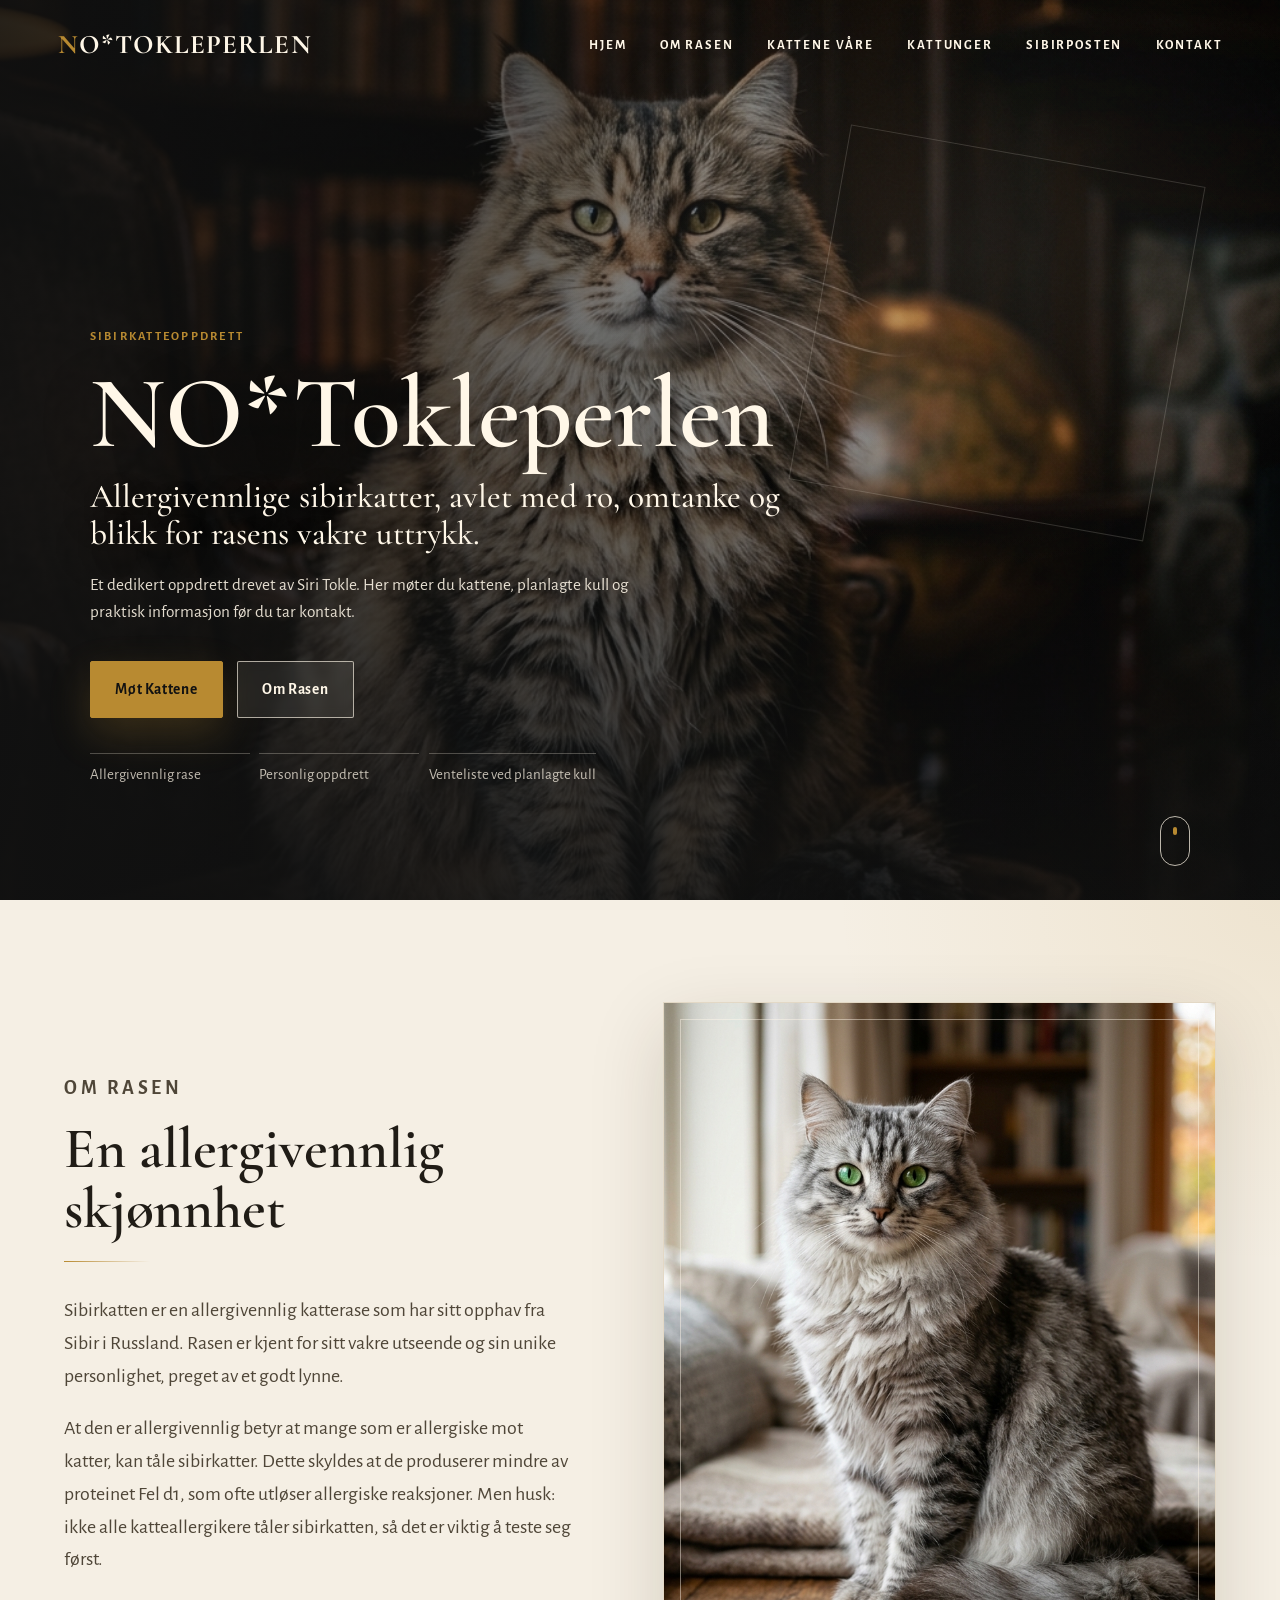
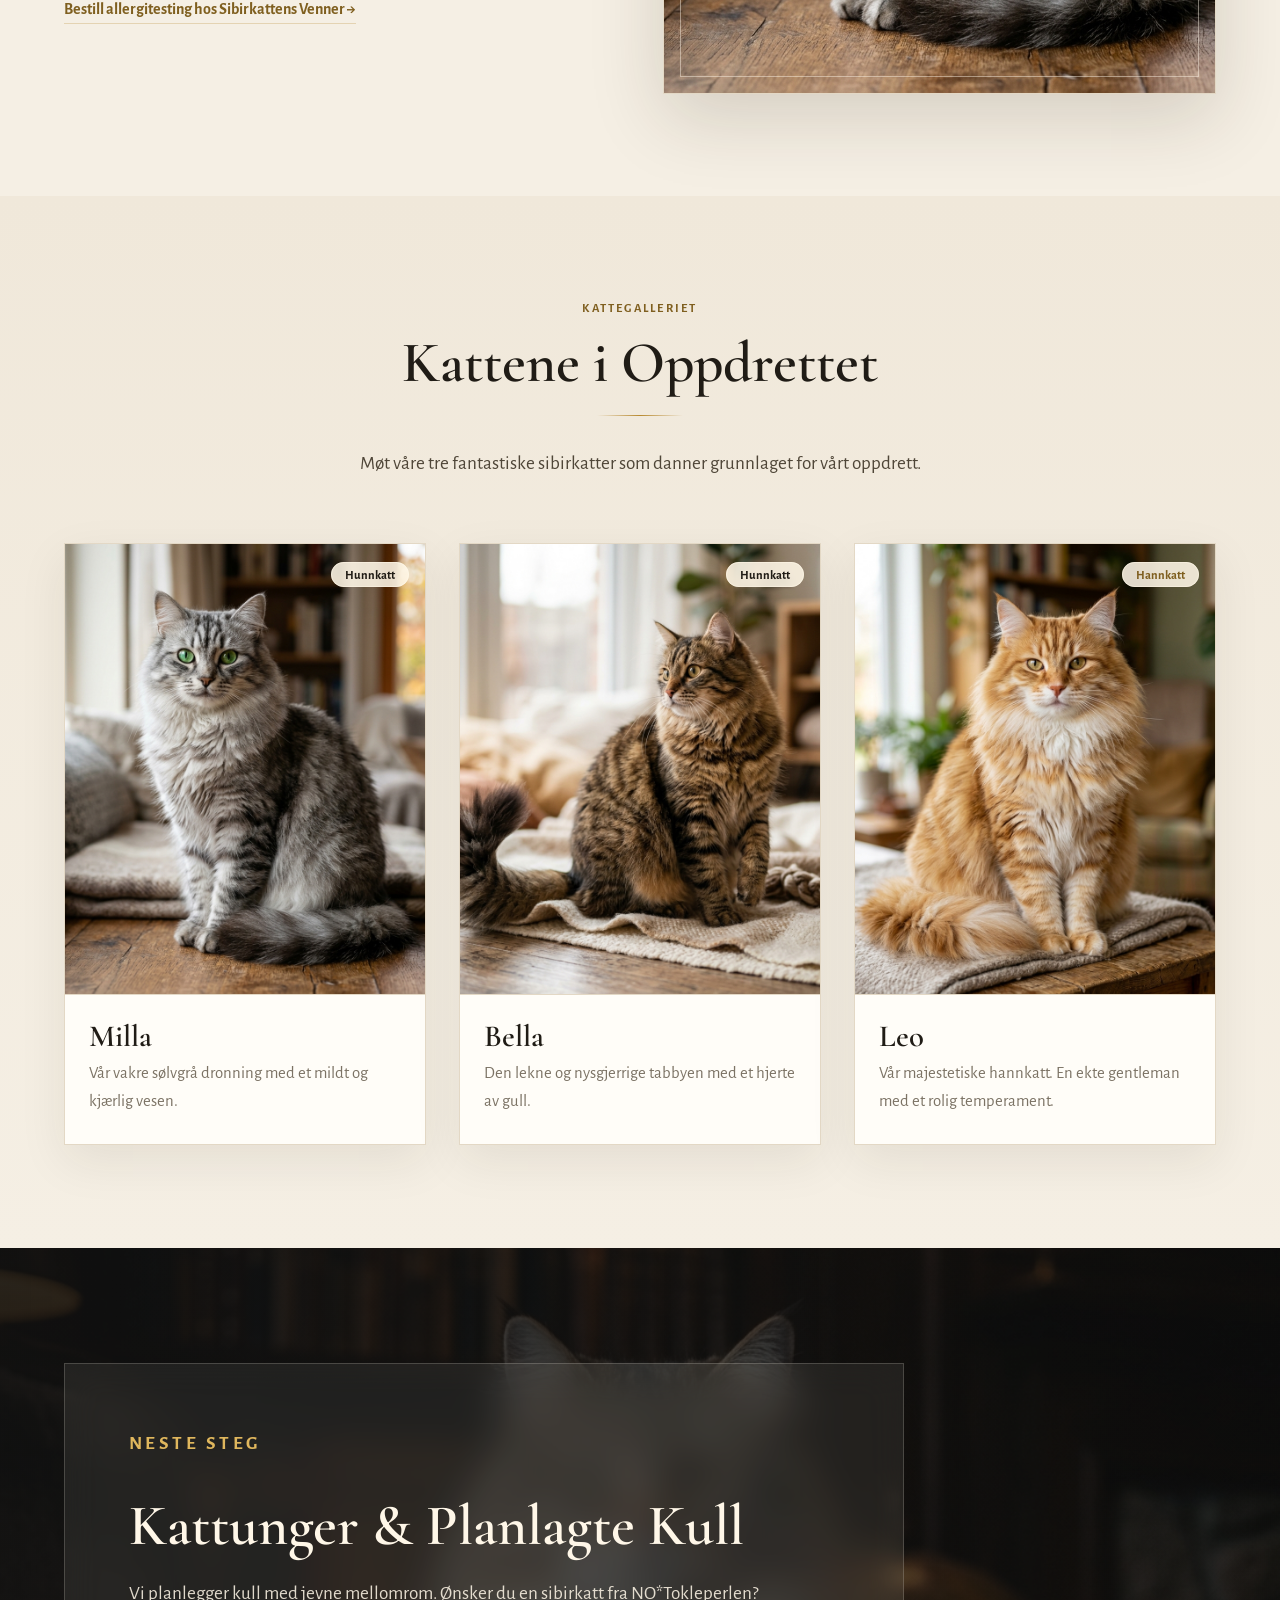
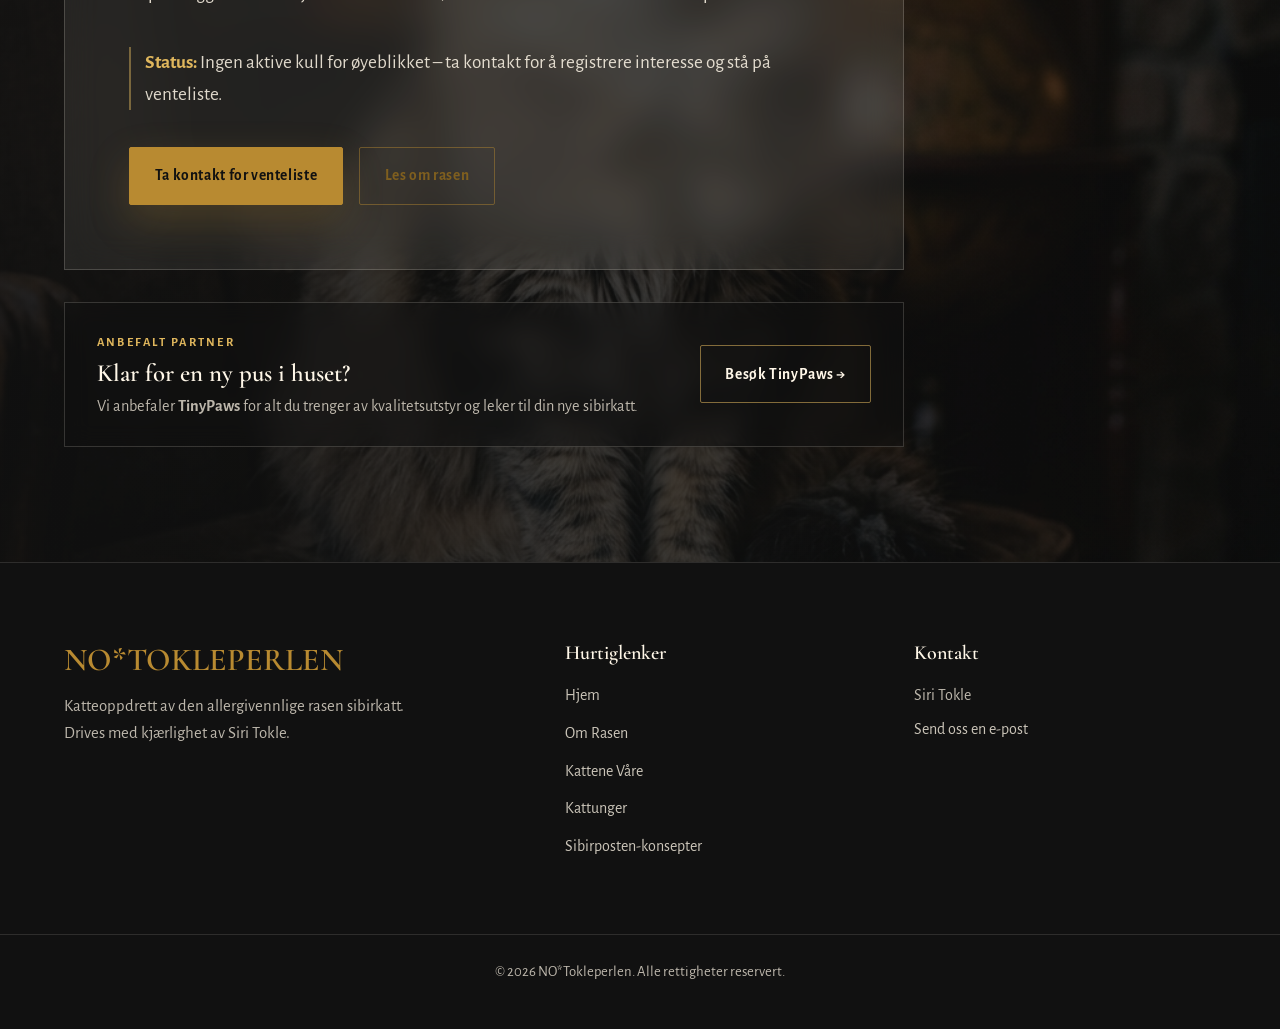
==== commit e7faeef3: "seo: noindex the alt-design study (non-canonical, shares NO*Tokleperlen branding) Co-Authored-By: Cl" ====
--- a/index.html
+++ b/index.html
@@ -1,6 +1,7 @@
 <!DOCTYPE html>
 <html lang="no">
 <head>
+    <meta name="robots" content="noindex, nofollow">
     <meta charset="UTF-8">
     <meta name="viewport" content="width=device-width, initial-scale=1.0">
     <title>NO*TOKLEPERLEN - Sibirkatteoppdrett</title>
